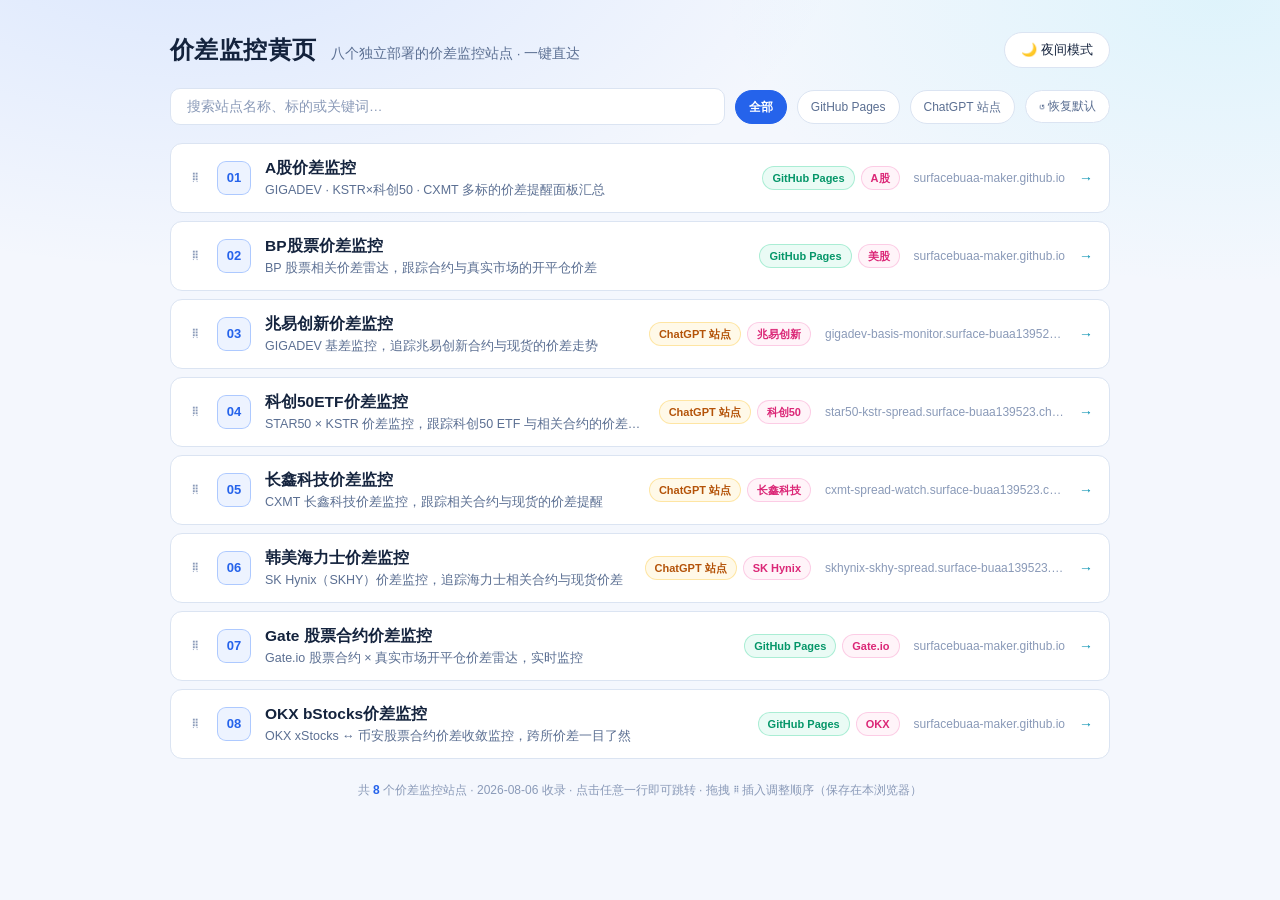
==== index.html @ d3ebaba3 "Use insertion-based drag ordering" ====
<!DOCTYPE html>
<html lang="zh-CN">
<head>
<meta charset="UTF-8">
<meta name="viewport" content="width=device-width, initial-scale=1.0">
<title>价差监控黄页 · Spread Monitor Directory</title>
<meta name="description" content="A股、Gate、OKX 等八个独立价差监控站点的一站式导航黄页。">
<style>
  :root {
    --bg: #0b0f17;
    --panel: #111a2b;
    --panel-hover: #182340;
    --border: #1f2c47;
    --text: #e9effc;
    --muted: #90a3c9;
    --faint: #5d6f92;
    --accent: #4f8cff;
    --cyan: #22d3ee;
    --green: #34d399;
    --amber: #fbbf24;
    --pink: #f472b6;
    --shadow: rgba(0,0,0,.35);
  }
  html[data-theme="light"] {
    --bg: #f4f7fd;
    --panel: #ffffff;
    --panel-hover: #eef3fc;
    --border: #dbe4f2;
    --text: #14233d;
    --muted: #5b6f92;
    --faint: #8a9ab8;
    --accent: #2563eb;
    --cyan: #0891b2;
    --green: #059669;
    --amber: #b45309;
    --pink: #db2777;
    --shadow: rgba(20,40,80,.10);
  }
  * { box-sizing: border-box; margin: 0; padding: 0; }
  body {
    font-family: "Segoe UI", "Microsoft YaHei", -apple-system, BlinkMacSystemFont, sans-serif;
    background:
      radial-gradient(1100px 600px at 15% -10%, rgba(79,140,255,.16), transparent 60%),
      radial-gradient(900px 520px at 95% 0%, rgba(34,211,238,.10), transparent 55%),
      var(--bg);
    color: var(--text);
    min-height: 100vh;
    line-height: 1.5;
  }
  .wrap { max-width: 980px; margin: 0 auto; padding: 32px 20px 44px; }
  header { display: flex; align-items: center; justify-content: space-between; gap: 16px; flex-wrap: wrap; margin-bottom: 20px; }
  header .title { display: flex; align-items: baseline; gap: 14px; flex-wrap: wrap; }
  header h1 { font-size: 24px; font-weight: 700; letter-spacing: .02em; }
  header .sub { color: var(--muted); font-size: 13.5px; }
  #themeBtn {
    cursor: pointer; font-size: 13px; color: var(--text);
    background: var(--panel); border: 1px solid var(--border); border-radius: 999px;
    padding: 8px 16px; transition: border-color .2s;
  }
  #themeBtn:hover { border-color: var(--accent); }
  .controls { display: flex; align-items: center; gap: 10px; flex-wrap: wrap; margin-bottom: 18px; }
  #search {
    flex: 1; min-width: 220px; padding: 10px 16px; border-radius: 10px;
    border: 1px solid var(--border); background: var(--panel); color: var(--text);
    font-size: 13.5px; outline: none; transition: border-color .2s, box-shadow .2s;
  }
  #search::placeholder { color: var(--faint); }
  #search:focus { border-color: var(--accent); box-shadow: 0 0 0 3px rgba(79,140,255,.16); }
  .pill {
    cursor: pointer; user-select: none; font-size: 12px; color: var(--muted);
    border: 1px solid var(--border); background: var(--panel);
    padding: 7px 13px; border-radius: 999px; transition: all .18s;
  }
  .pill:hover { color: var(--text); border-color: var(--accent); }
  .pill.active { color: #fff; background: var(--accent); border-color: var(--accent); font-weight: 600; }
  .list { display: flex; flex-direction: column; gap: 8px; }
  .row {
    display: flex; align-items: center; gap: 14px;
    background: var(--panel); border: 1px solid var(--border); border-radius: 12px;
    padding: 12px 16px; text-decoration: none; color: inherit;
    position: relative;
    transition: transform .15s, border-color .15s, background-color .15s, box-shadow .15s;
  }
  .row:hover { transform: translateY(-1px); border-color: var(--accent); background: var(--panel-hover); box-shadow: 0 6px 18px var(--shadow); }
  .row.hide { display: none; }
  .num {
    flex: none; width: 34px; height: 34px; display: flex; align-items: center; justify-content: center;
    font-size: 13px; font-weight: 700; color: var(--accent);
    border: 1px solid rgba(79,140,255,.4); border-radius: 9px; background: rgba(79,140,255,.10);
  }
  .drag {
    flex: none; cursor: grab; color: var(--faint); font-size: 15px; padding: 2px 4px;
    user-select: none; -webkit-user-select: none; touch-action: none;
  }
  .drag:hover { color: var(--accent); }
  .drag:active { cursor: grabbing; }
  .row.dragging { opacity: .45; border-style: dashed; }
  .row.drag-over { border-color: var(--accent); box-shadow: 0 0 0 2px rgba(79,140,255,.18); }
  .row.drag-over-before::before, .row.drag-over-after::after {
    content: ''; position: absolute; left: 12px; right: 12px; height: 3px;
    background: var(--accent); border-radius: 999px; pointer-events: none; z-index: 2;
  }
  .row.drag-over-before::before { top: -6px; }
  .row.drag-over-after::after { bottom: -6px; }
  .mv { display: none; flex-direction: column; gap: 3px; flex: none; }
  .mv-btn {
    cursor: pointer; font-size: 10px; line-height: 1; padding: 3px 5px; text-align: center;
    color: var(--muted); background: var(--panel-hover); border: 1px solid var(--border); border-radius: 6px;
    user-select: none; -webkit-user-select: none;
  }
  .mv-btn:hover { color: var(--accent); border-color: var(--accent); }
  @media (hover: none) { .drag { display: none; } .mv { display: flex; } }
  .info { flex: 1; min-width: 0; }
  .info h2 { font-size: 15.5px; font-weight: 650; }
  .info .desc { color: var(--muted); font-size: 12.5px; margin-top: 2px; white-space: nowrap; overflow: hidden; text-overflow: ellipsis; }
  .badges { display: flex; gap: 6px; align-items: center; flex: none; }
  .badge, .tag { font-size: 11px; padding: 3px 9px; border-radius: 999px; font-weight: 600; white-space: nowrap; }
  .badge.gh { color: var(--green); background: rgba(52,211,153,.10); border: 1px solid rgba(52,211,153,.35); }
  .badge.cs { color: var(--amber); background: rgba(251,191,36,.10); border: 1px solid rgba(251,191,36,.35); }
  .tag { color: var(--pink); background: rgba(244,114,182,.08); border: 1px solid rgba(244,114,182,.30); }
  .host { flex: none; color: var(--faint); font-size: 12px; max-width: 240px; overflow: hidden; text-overflow: ellipsis; white-space: nowrap; }
  .go { flex: none; color: var(--cyan); font-size: 14px; font-weight: 700; }
  footer { text-align: center; color: var(--faint); font-size: 12px; margin-top: 22px; }
  #count { color: var(--accent); font-weight: 600; }
  @media (max-width: 720px) {
    .badges { display: none; }
    .host { display: none; }
  }
</style>
</head>
<body>
<div class="wrap">
  <header>
    <div class="title">
      <h1>价差监控黄页</h1>
      <span class="sub">八个独立部署的价差监控站点 · 一键直达</span>
    </div>
    <button id="themeBtn" type="button" aria-label="切换白天/夜间模式"></button>
  </header>

  <div class="controls">
    <input id="search" type="search" placeholder="搜索站点名称、标的或关键词…" autocomplete="off">
    <span class="pill active" data-filter="all">全部</span>
    <span class="pill" data-filter="gh">GitHub Pages</span>
    <span class="pill" data-filter="cs">ChatGPT 站点</span>
    <button id="resetOrder" class="pill" type="button" title="恢复为默认顺序">↺ 恢复默认</button>
  </div>

  <main class="list" id="list">
    <a class="row" href="https://surfacebuaa-maker.github.io/spread-monitor-summary/" target="_blank" rel="noopener"
       data-kw="a股 汇总 giga kstr 科创50 cxmt 长鑫 提醒面板 spread-monitor-summary github">
      <span class="num">01</span>
      <div class="info"><h2>A股价差监控</h2><p class="desc">GIGADEV · KSTR×科创50 · CXMT 多标的价差提醒面板汇总</p></div>
      <span class="badges"><span class="badge gh">GitHub Pages</span><span class="tag">A股</span></span>
      <span class="host">surfacebuaa-maker.github.io</span>
      <span class="go">→</span>
    </a>

    <a class="row" href="https://surfacebuaa-maker.github.io/arb-spread-radar/" target="_blank" rel="noopener"
       data-kw="bp 股票 价差雷达 arb spread radar github">
      <span class="num">02</span>
      <div class="info"><h2>BP股票价差监控</h2><p class="desc">BP 股票相关价差雷达，跟踪合约与真实市场的开平仓价差</p></div>
      <span class="badges"><span class="badge gh">GitHub Pages</span><span class="tag">美股</span></span>
      <span class="host">surfacebuaa-maker.github.io</span>
      <span class="go">→</span>
    </a>

    <a class="row" href="https://gigadev-basis-monitor.surface-buaa139523.chatgpt.site" target="_blank" rel="noopener"
       data-kw="兆易创新 giga gigadev 基差 basis monitor chatgpt">
      <span class="num">03</span>
      <div class="info"><h2>兆易创新价差监控</h2><p class="desc">GIGADEV 基差监控，追踪兆易创新合约与现货的价差走势</p></div>
      <span class="badges"><span class="badge cs">ChatGPT 站点</span><span class="tag">兆易创新</span></span>
      <span class="host">gigadev-basis-monitor.surface-buaa139523.chatgpt.site</span>
      <span class="go">→</span>
    </a>

    <a class="row" href="https://star50-kstr-spread.surface-buaa139523.chatgpt.site" target="_blank" rel="noopener"
       data-kw="科创50 etf kstr star50 价差 spread chatgpt">
      <span class="num">04</span>
      <div class="info"><h2>科创50ETF价差监控</h2><p class="desc">STAR50 × KSTR 价差监控，跟踪科创50 ETF 与相关合约的价差变化</p></div>
      <span class="badges"><span class="badge cs">ChatGPT 站点</span><span class="tag">科创50</span></span>
      <span class="host">star50-kstr-spread.surface-buaa139523.chatgpt.site</span>
      <span class="go">→</span>
    </a>

    <a class="row" href="https://cxmt-spread-watch.surface-buaa139523.chatgpt.site" target="_blank" rel="noopener"
       data-kw="长鑫科技 cxmt 价差 watch 监控 chatgpt">
      <span class="num">05</span>
      <div class="info"><h2>长鑫科技价差监控</h2><p class="desc">CXMT 长鑫科技价差监控，跟踪相关合约与现货的价差提醒</p></div>
      <span class="badges"><span class="badge cs">ChatGPT 站点</span><span class="tag">长鑫科技</span></span>
      <span class="host">cxmt-spread-watch.surface-buaa139523.chatgpt.site</span>
      <span class="go">→</span>
    </a>

    <a class="row" href="https://skhynix-skhy-spread.surface-buaa139523.chatgpt.site" target="_blank" rel="noopener"
       data-kw="韩美海力士 sk hynix skhy 价差 spread chatgpt">
      <span class="num">06</span>
      <div class="info"><h2>韩美海力士价差监控</h2><p class="desc">SK Hynix（SKHY）价差监控，追踪海力士相关合约与现货价差</p></div>
      <span class="badges"><span class="badge cs">ChatGPT 站点</span><span class="tag">SK Hynix</span></span>
      <span class="host">skhynix-skhy-spread.surface-buaa139523.chatgpt.site</span>
      <span class="go">→</span>
    </a>

    <a class="row" href="https://surfacebuaa-maker.github.io/gate-spread-radar/" target="_blank" rel="noopener"
       data-kw="gate 股票合约 价差雷达 gate-spread-radar github">
      <span class="num">07</span>
      <div class="info"><h2>Gate 股票合约价差监控</h2><p class="desc">Gate.io 股票合约 × 真实市场开平仓价差雷达，实时监控</p></div>
      <span class="badges"><span class="badge gh">GitHub Pages</span><span class="tag">Gate.io</span></span>
      <span class="host">surfacebuaa-maker.github.io</span>
      <span class="go">→</span>
    </a>

    <a class="row" href="https://surfacebuaa-maker.github.io/sf-spread-monitor/" target="_blank" rel="noopener"
       data-kw="okx bstocks 币安 股票合约 收敛 sf spread monitor github">
      <span class="num">08</span>
      <div class="info"><h2>OKX bStocks价差监控</h2><p class="desc">OKX xStocks ↔ 币安股票合约价差收敛监控，跨所价差一目了然</p></div>
      <span class="badges"><span class="badge gh">GitHub Pages</span><span class="tag">OKX</span></span>
      <span class="host">surfacebuaa-maker.github.io</span>
      <span class="go">→</span>
    </a>
  </main>

  <footer>共 <span id="count">8</span> 个价差监控站点 · 2026-08-06 收录 · 点击任意一行即可跳转 · 拖拽 ⠿ 插入调整顺序（保存在本浏览器）</footer>
</div>

<script>
  const root = document.documentElement;
  const themeBtn = document.getElementById('themeBtn');
  const savedTheme = localStorage.getItem('spread-yp-theme');
  const prefersLight = window.matchMedia('(prefers-color-scheme: light)').matches;
  root.dataset.theme = savedTheme || (prefersLight ? 'light' : 'dark');

  function paint() {
    const isDark = root.dataset.theme === 'dark';
    themeBtn.textContent = isDark ? '☀️ 白天模式' : '🌙 夜间模式';
  }
  themeBtn.addEventListener('click', () => {
    root.dataset.theme = root.dataset.theme === 'dark' ? 'light' : 'dark';
    localStorage.setItem('spread-yp-theme', root.dataset.theme);
    paint();
  });
  paint();

  const rows = Array.from(document.querySelectorAll('.row'));
  const list = document.getElementById('list');
  const orderKey = 'spread-yp-order';
  let dragHref = null;

  function clearDropIndicators() {
    rows.forEach(x => x.classList.remove('drag-over', 'drag-over-before', 'drag-over-after'));
  }
  function dropBefore(target, e) {
    const rect = target.getBoundingClientRect();
    return e.clientY < rect.top + rect.height / 2;
  }

  function renumber() {
    rows.forEach((r, i) => {
      const n = r.querySelector('.num');
      if (n) n.textContent = String(i + 1).padStart(2, '0');
    });
  }
  function syncRows() {
    rows.length = 0;
    Array.prototype.push.apply(rows, Array.from(list.querySelectorAll('.row')));
  }
  function saveOrder() {
    localStorage.setItem(orderKey, JSON.stringify(rows.map(r => r.href)));
  }
  function applyOrder(saved) {
    if (!Array.isArray(saved) || !saved.length) return;
    const byHref = new Map(rows.map(r => [r.href, r]));
    saved.forEach(h => { const el = byHref.get(h); if (el) list.appendChild(el); });
    syncRows();
    renumber();
  }
  function moveRow(r, dir) {
    const i = rows.indexOf(r), j = i + dir;
    if (i < 0 || j < 0 || j >= rows.length) return;
    list.insertBefore(rows[i], dir < 0 ? rows[j] : rows[j].nextSibling);
    syncRows();
    renumber();
    saveOrder();
    apply();
  }

  rows.forEach(r => {
    const h = document.createElement('span');
    h.className = 'drag'; h.title = '拖拽插入调整顺序'; h.textContent = '⠿';
    h.setAttribute('draggable', 'true');
    r.insertBefore(h, r.firstChild);
    const mv = document.createElement('span');
    mv.className = 'mv';
    mv.innerHTML = '<span class="mv-btn mv-up" role="button" title="上移">↑</span><span class="mv-btn mv-down" role="button" title="下移">↓</span>';
    r.insertBefore(mv, r.firstChild);

    h.addEventListener('dragstart', e => {
      dragHref = r.href;
      r.classList.add('dragging');
      e.dataTransfer.effectAllowed = 'move';
      try { e.dataTransfer.setData('text/plain', r.href); } catch (err) {}
    });
    h.addEventListener('dragend', () => {
      dragHref = null;
      r.classList.remove('dragging');
      clearDropIndicators();
    });
    r.addEventListener('dragover', e => {
      e.preventDefault();
      e.dataTransfer.dropEffect = 'move';
      const from = dragHref ? rows.find(x => x.href === dragHref) : null;
      if (!from || from === r) {
        clearDropIndicators();
        return;
      }
      clearDropIndicators();
      const before = dropBefore(r, e);
      r.classList.add('drag-over', before ? 'drag-over-before' : 'drag-over-after');
    });
    r.addEventListener('dragleave', e => {
      if (!e.relatedTarget || !r.contains(e.relatedTarget)) {
        r.classList.remove('drag-over', 'drag-over-before', 'drag-over-after');
      }
    });
    r.addEventListener('drop', e => {
      e.preventDefault();
      const from = dragHref ? rows.find(x => x.href === dragHref) : null;
      if (!from || from === r) {
        clearDropIndicators();
        return;
      }
      const before = dropBefore(r, e);
      list.insertBefore(from, before ? r : r.nextSibling);
      clearDropIndicators();
      syncRows();
      renumber();
      saveOrder();
      apply();
    });
    const up = r.querySelector('.mv-up'), down = r.querySelector('.mv-down');
    if (up) up.addEventListener('click', e => { e.preventDefault(); e.stopPropagation(); moveRow(r, -1); });
    if (down) down.addEventListener('click', e => { e.preventDefault(); e.stopPropagation(); moveRow(r, 1); });
  });

  applyOrder(JSON.parse(localStorage.getItem(orderKey) || 'null'));
  document.getElementById('resetOrder').addEventListener('click', () => {
    localStorage.removeItem(orderKey);
    location.reload();
  });

  const search = document.getElementById('search');
  const count = document.getElementById('count');
  const pills = Array.from(document.querySelectorAll('.pill'));
  let activeFilter = 'all';

  function apply() {
    const q = search.value.trim().toLowerCase();
    let shown = 0;
    rows.forEach(r => {
      const okFilter = activeFilter === 'all' || r.dataset.kw.includes(activeFilter === 'gh' ? 'github' : 'chatgpt');
      const okQuery = !q || r.dataset.kw.toLowerCase().includes(q);
      const visible = okFilter && okQuery;
      r.classList.toggle('hide', !visible);
      if (visible) shown++;
    });
    count.textContent = shown;
  }

  search.addEventListener('input', apply);
  pills.forEach(p => p.addEventListener('click', () => {
    pills.forEach(x => x.classList.remove('active'));
    p.classList.add('active');
    activeFilter = p.dataset.filter;
    apply();
  }));
  apply();
</script>
</body>
</html>
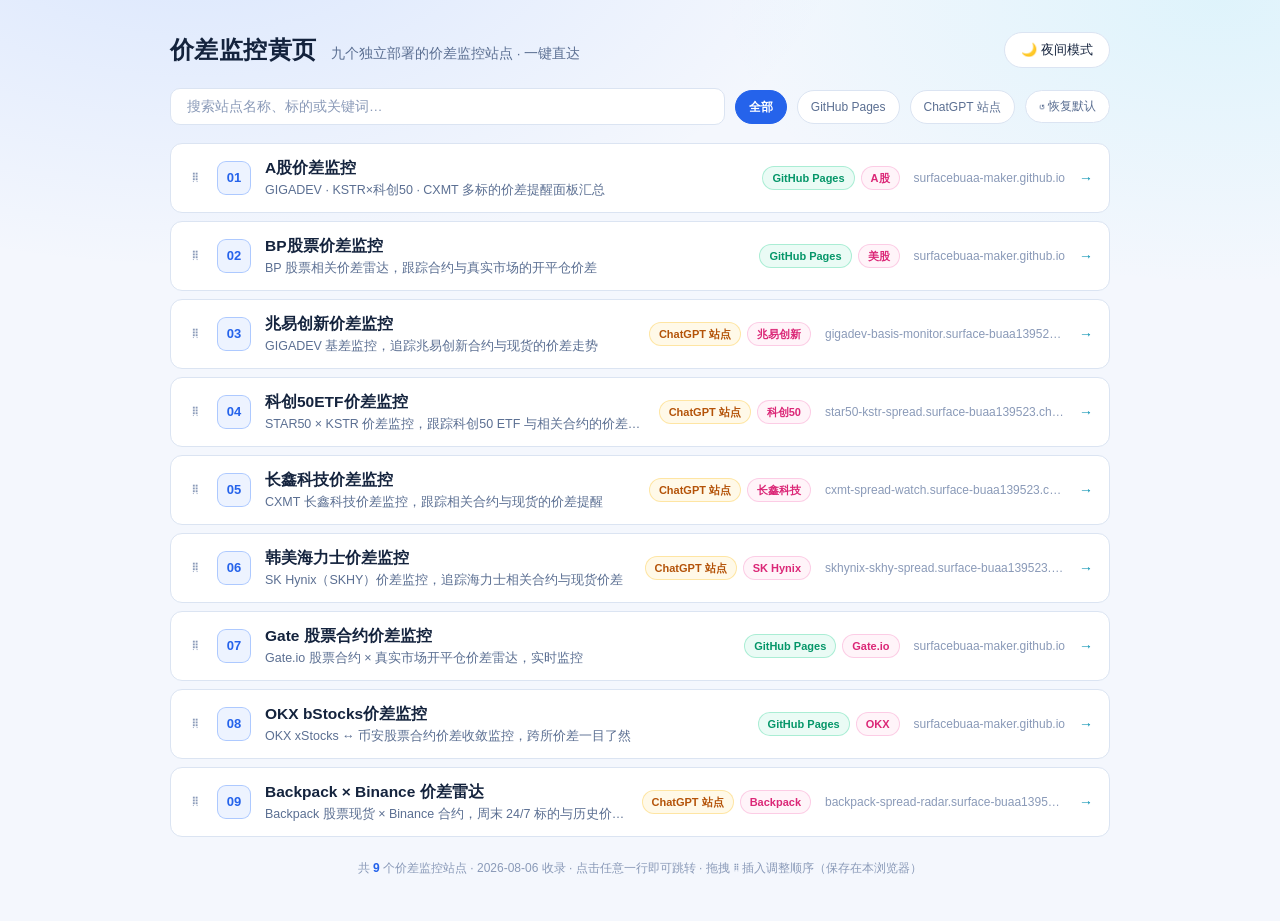
==== commit c50b7e3b: "feat: add Backpack Binance spread radar" ====
--- a/index.html
+++ b/index.html
@@ -4,7 +4,7 @@
 <meta charset="UTF-8">
 <meta name="viewport" content="width=device-width, initial-scale=1.0">
 <title>价差监控黄页 · Spread Monitor Directory</title>
-<meta name="description" content="A股、Gate、OKX 等八个独立价差监控站点的一站式导航黄页。">
+<meta name="description" content="A股、Gate、OKX、Backpack 等九个独立价差监控站点的一站式导航黄页。">
 <style>
   :root {
     --bg: #0b0f17;
@@ -94,14 +94,15 @@
   }
   .drag:hover { color: var(--accent); }
   .drag:active { cursor: grabbing; }
-  .row.dragging { opacity: .45; border-style: dashed; }
+  .row.dragging { opacity: 0; pointer-events: none; }
   .row.drag-over { border-color: var(--accent); box-shadow: 0 0 0 2px rgba(79,140,255,.18); }
-  .row.drag-over-before::before, .row.drag-over-after::after {
-    content: ''; position: absolute; left: 12px; right: 12px; height: 3px;
-    background: var(--accent); border-radius: 999px; pointer-events: none; z-index: 2;
-  }
-  .row.drag-over-before::before { top: -6px; }
-  .row.drag-over-after::after { bottom: -6px; }
+  .drag-placeholder {
+    min-height: 69px; display: flex; align-items: center; justify-content: center;
+    border: 2px dashed var(--accent); border-radius: 12px;
+    background: rgba(79,140,255,.08); color: var(--accent);
+    font-size: 12px; pointer-events: auto;
+  }
+  .drag-placeholder::after { content: '插入到这里'; }
   .mv { display: none; flex-direction: column; gap: 3px; flex: none; }
   .mv-btn {
     cursor: pointer; font-size: 10px; line-height: 1; padding: 3px 5px; text-align: center;
@@ -133,7 +134,7 @@
   <header>
     <div class="title">
       <h1>价差监控黄页</h1>
-      <span class="sub">八个独立部署的价差监控站点 · 一键直达</span>
+      <span class="sub">九个独立部署的价差监控站点 · 一键直达</span>
     </div>
     <button id="themeBtn" type="button" aria-label="切换白天/夜间模式"></button>
   </header>
@@ -218,9 +219,18 @@
       <span class="host">surfacebuaa-maker.github.io</span>
       <span class="go">→</span>
     </a>
+    <a class="row" href="https://backpack-spread-radar.surface-buaa139523.chatgpt.site" target="_blank" rel="noopener"
+       data-kw="backpack binance 股票 现货 合约 价差 雷达 spcx mu sndk skhy 历史 k线 周末 24/7 chatgpt">
+      <span class="num">09</span>
+      <div class="info"><h2>Backpack × Binance 价差雷达</h2><p class="desc">Backpack 股票现货 × Binance 合约，周末 24/7 标的与历史价差监控</p></div>
+      <span class="badges"><span class="badge cs">ChatGPT 站点</span><span class="tag">Backpack</span></span>
+      <span class="host">backpack-spread-radar.surface-buaa139523.chatgpt.site</span>
+      <span class="go">→</span>
+    </a>
+
   </main>
 
-  <footer>共 <span id="count">8</span> 个价差监控站点 · 2026-08-06 收录 · 点击任意一行即可跳转 · 拖拽 ⠿ 插入调整顺序（保存在本浏览器）</footer>
+  <footer>共 <span id="count">9</span> 个价差监控站点 · 2026-08-06 收录 · 点击任意一行即可跳转 · 拖拽 ⠿ 插入调整顺序（保存在本浏览器）</footer>
 </div>
 
 <script>
@@ -244,14 +254,60 @@
   const rows = Array.from(document.querySelectorAll('.row'));
   const list = document.getElementById('list');
   const orderKey = 'spread-yp-order';
-  let dragHref = null;
+  let dragSource = null;
+  let dragOriginalNext = null;
+  let dragPlaceholder = null;
+  let dragHandle = null;
+  let dragPointerId = null;
+  let dragSourceStyle = '';
 
   function clearDropIndicators() {
-    rows.forEach(x => x.classList.remove('drag-over', 'drag-over-before', 'drag-over-after'));
-  }
-  function dropBefore(target, e) {
-    const rect = target.getBoundingClientRect();
-    return e.clientY < rect.top + rect.height / 2;
+    rows.forEach(x => x.classList.remove('drag-over'));
+  }
+  function movePlaceholderByY(clientY) {
+    if (!dragPlaceholder || !dragSource) return;
+    const candidates = rows.filter(r => r !== dragSource && !r.classList.contains('hide'));
+    const target = candidates.find(r => {
+      const rect = r.getBoundingClientRect();
+      return clientY < rect.top + rect.height / 2;
+    });
+    const anchor = target || null;
+    if (anchor !== dragPlaceholder) list.insertBefore(dragPlaceholder, anchor);
+    clearDropIndicators();
+    if (target) target.classList.add('drag-over');
+  }
+  function finishDrag(committed) {
+    clearDropIndicators();
+    const source = dragSource;
+    const placeholder = dragPlaceholder;
+    if (!source) return;
+    if (committed && placeholder && placeholder.parentNode === list) {
+      list.insertBefore(source, placeholder);
+    } else if (!committed) {
+      if (dragOriginalNext && dragOriginalNext.parentNode === list) list.insertBefore(source, dragOriginalNext);
+      else list.appendChild(source);
+    }
+    if (placeholder && placeholder.parentNode) placeholder.remove();
+    source.style.cssText = dragSourceStyle;
+    source.classList.remove('dragging');
+    if (dragHandle && dragPointerId !== null) {
+      try { dragHandle.releasePointerCapture(dragPointerId); } catch (err) {}
+    }
+    dragSource = null;
+    dragOriginalNext = null;
+    dragPlaceholder = null;
+    dragHandle = null;
+    dragPointerId = null;
+    dragSourceStyle = '';
+  }
+  function commitDrag() {
+    if (!dragSource || !dragPlaceholder) return;
+    list.insertBefore(dragSource, dragPlaceholder);
+    syncRows();
+    renumber();
+    saveOrder();
+    apply();
+    finishDrag(true);
   }
 
   function renumber() {
@@ -287,55 +343,51 @@
   rows.forEach(r => {
     const h = document.createElement('span');
     h.className = 'drag'; h.title = '拖拽插入调整顺序'; h.textContent = '⠿';
-    h.setAttribute('draggable', 'true');
+    h.setAttribute('role', 'button');
     r.insertBefore(h, r.firstChild);
     const mv = document.createElement('span');
     mv.className = 'mv';
     mv.innerHTML = '<span class="mv-btn mv-up" role="button" title="上移">↑</span><span class="mv-btn mv-down" role="button" title="下移">↓</span>';
     r.insertBefore(mv, r.firstChild);
 
-    h.addEventListener('dragstart', e => {
-      dragHref = r.href;
+    h.addEventListener('pointerdown', e => {
+      if (e.pointerType === 'mouse' && e.button !== 0) return;
+      e.preventDefault();
+      e.stopPropagation();
+      dragSource = r;
+      dragOriginalNext = r.nextElementSibling;
+      dragHandle = h;
+      dragPointerId = e.pointerId;
+      dragSourceStyle = r.style.cssText;
+      const rect = r.getBoundingClientRect();
+      dragPlaceholder = document.createElement('div');
+      dragPlaceholder.className = 'drag-placeholder';
+      dragPlaceholder.style.height = `${rect.height}px`;
+      list.insertBefore(dragPlaceholder, r);
       r.classList.add('dragging');
-      e.dataTransfer.effectAllowed = 'move';
-      try { e.dataTransfer.setData('text/plain', r.href); } catch (err) {}
-    });
-    h.addEventListener('dragend', () => {
-      dragHref = null;
-      r.classList.remove('dragging');
-      clearDropIndicators();
-    });
-    r.addEventListener('dragover', e => {
+      r.style.cssText = `${dragSourceStyle}; position: fixed; left: -100000px; top: -100000px; width: ${rect.width}px; pointer-events: none; opacity: 0;`;
+      try { h.setPointerCapture(e.pointerId); } catch (err) {}
+      movePlaceholderByY(e.clientY);
+    });
+    h.addEventListener('pointermove', e => {
+      if (dragSource !== r || dragPointerId !== e.pointerId) return;
       e.preventDefault();
-      e.dataTransfer.dropEffect = 'move';
-      const from = dragHref ? rows.find(x => x.href === dragHref) : null;
-      if (!from || from === r) {
-        clearDropIndicators();
-        return;
-      }
-      clearDropIndicators();
-      const before = dropBefore(r, e);
-      r.classList.add('drag-over', before ? 'drag-over-before' : 'drag-over-after');
-    });
-    r.addEventListener('dragleave', e => {
-      if (!e.relatedTarget || !r.contains(e.relatedTarget)) {
-        r.classList.remove('drag-over', 'drag-over-before', 'drag-over-after');
-      }
-    });
-    r.addEventListener('drop', e => {
+      movePlaceholderByY(e.clientY);
+    });
+    h.addEventListener('pointerup', e => {
+      if (dragSource !== r || dragPointerId !== e.pointerId) return;
       e.preventDefault();
-      const from = dragHref ? rows.find(x => x.href === dragHref) : null;
-      if (!from || from === r) {
-        clearDropIndicators();
-        return;
-      }
-      const before = dropBefore(r, e);
-      list.insertBefore(from, before ? r : r.nextSibling);
-      clearDropIndicators();
-      syncRows();
-      renumber();
-      saveOrder();
-      apply();
+      commitDrag();
+    });
+    h.addEventListener('pointercancel', () => {
+      if (dragSource === r) finishDrag(false);
+    });
+    h.addEventListener('lostpointercapture', e => {
+      if (dragSource === r && dragPointerId === e.pointerId) finishDrag(false);
+    });
+    h.addEventListener('click', e => {
+      e.preventDefault();
+      e.stopPropagation();
     });
     const up = r.querySelector('.mv-up'), down = r.querySelector('.mv-down');
     if (up) up.addEventListener('click', e => { e.preventDefault(); e.stopPropagation(); moveRow(r, -1); });
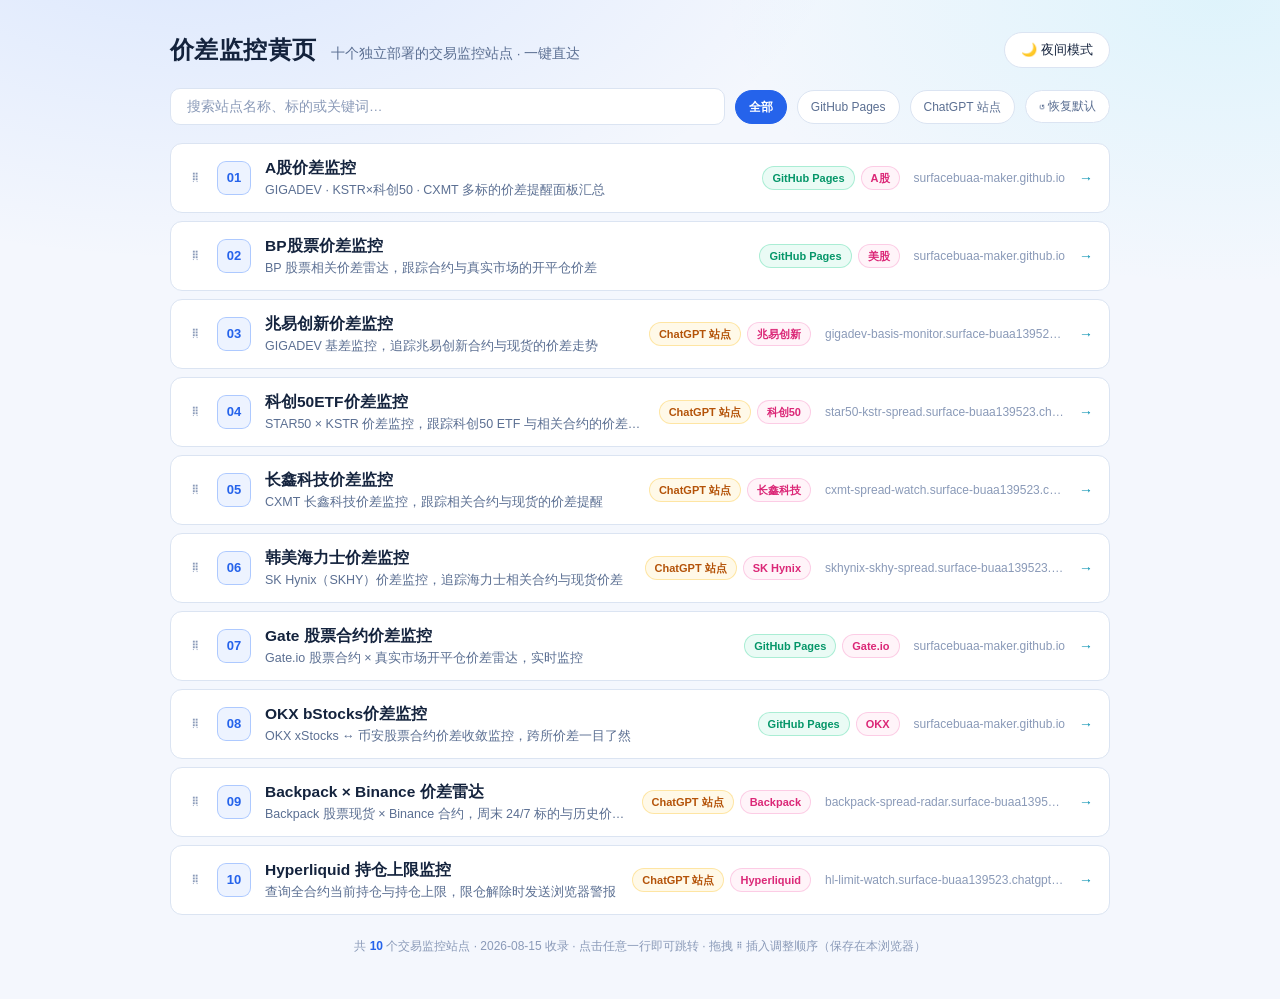
==== commit bcd20ea7: "Add HL Limit Watch to directory" ====
--- a/index.html
+++ b/index.html
@@ -4,7 +4,7 @@
 <meta charset="UTF-8">
 <meta name="viewport" content="width=device-width, initial-scale=1.0">
 <title>价差监控黄页 · Spread Monitor Directory</title>
-<meta name="description" content="A股、Gate、OKX、Backpack 等九个独立价差监控站点的一站式导航黄页。">
+<meta name="description" content="A股、Gate、OKX、Backpack、Hyperliquid 等十个独立交易监控站点的一站式导航黄页。">
 <style>
   :root {
     --bg: #0b0f17;
@@ -134,7 +134,7 @@
   <header>
     <div class="title">
       <h1>价差监控黄页</h1>
-      <span class="sub">九个独立部署的价差监控站点 · 一键直达</span>
+      <span class="sub">十个独立部署的交易监控站点 · 一键直达</span>
     </div>
     <button id="themeBtn" type="button" aria-label="切换白天/夜间模式"></button>
   </header>
@@ -228,9 +228,18 @@
       <span class="go">→</span>
     </a>
 
+    <a class="row" href="https://hl-limit-watch.surface-buaa139523.chatgpt.site/" target="_blank" rel="noopener"
+       data-kw="hyperliquid hl ace 合约 oi open interest 持仓 上限 限仓 解除 警报 limit watch chatgpt">
+      <span class="num">10</span>
+      <div class="info"><h2>Hyperliquid 持仓上限监控</h2><p class="desc">查询全合约当前持仓与持仓上限，限仓解除时发送浏览器警报</p></div>
+      <span class="badges"><span class="badge cs">ChatGPT 站点</span><span class="tag">Hyperliquid</span></span>
+      <span class="host">hl-limit-watch.surface-buaa139523.chatgpt.site</span>
+      <span class="go">→</span>
+    </a>
+
   </main>
 
-  <footer>共 <span id="count">9</span> 个价差监控站点 · 2026-08-06 收录 · 点击任意一行即可跳转 · 拖拽 ⠿ 插入调整顺序（保存在本浏览器）</footer>
+  <footer>共 <span id="count">10</span> 个交易监控站点 · 2026-08-15 收录 · 点击任意一行即可跳转 · 拖拽 ⠿ 插入调整顺序（保存在本浏览器）</footer>
 </div>
 
 <script>
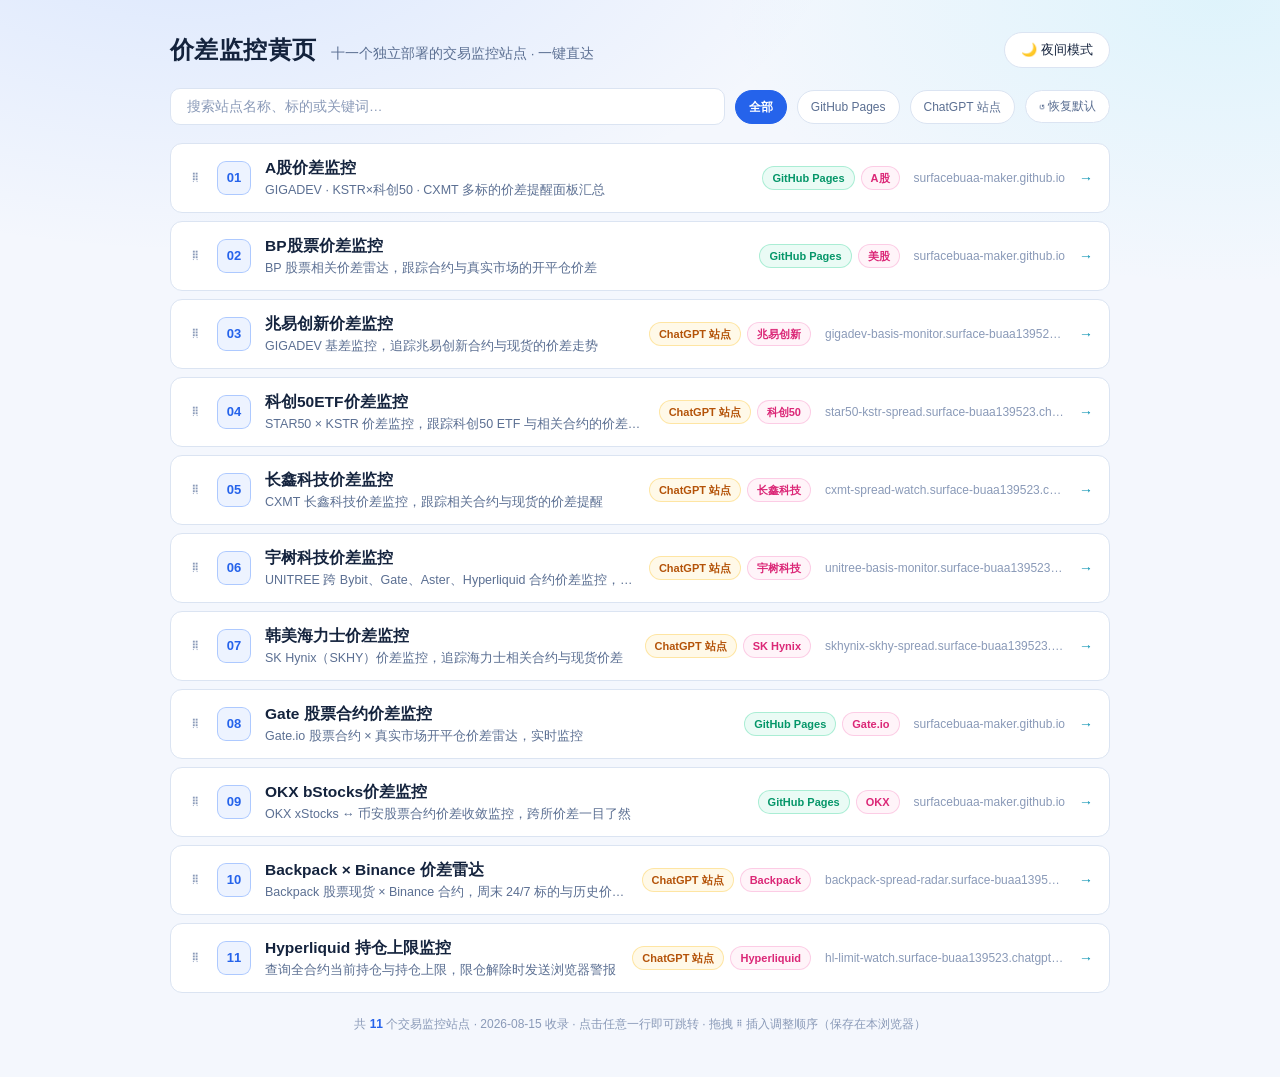
==== commit adfc321e: "Add Unitree monitor to directory" ====
--- a/index.html
+++ b/index.html
@@ -4,7 +4,7 @@
 <meta charset="UTF-8">
 <meta name="viewport" content="width=device-width, initial-scale=1.0">
 <title>价差监控黄页 · Spread Monitor Directory</title>
-<meta name="description" content="A股、Gate、OKX、Backpack、Hyperliquid 等十个独立交易监控站点的一站式导航黄页。">
+<meta name="description" content="A股、Gate、OKX、Backpack、Hyperliquid 等十一个独立交易监控站点的一站式导航黄页。">
 <style>
   :root {
     --bg: #0b0f17;
@@ -134,7 +134,7 @@
   <header>
     <div class="title">
       <h1>价差监控黄页</h1>
-      <span class="sub">十个独立部署的交易监控站点 · 一键直达</span>
+      <span class="sub">十一个独立部署的交易监控站点 · 一键直达</span>
     </div>
     <button id="themeBtn" type="button" aria-label="切换白天/夜间模式"></button>
   </header>
@@ -193,9 +193,18 @@
       <span class="go">→</span>
     </a>
 
+    <a class="row" href="https://unitree-basis-monitor.surface-buaa139523.chatgpt.site/" target="_blank" rel="noopener"
+       data-kw="宇树科技 宇树 unitree 价差 基差 basis monitor bybit gate aster hyperliquid hl pre-ipo 上市 chatgpt">
+      <span class="num">06</span>
+      <div class="info"><h2>宇树科技价差监控</h2><p class="desc">UNITREE 跨 Bybit、Gate、Aster、Hyperliquid 合约价差监控，预留上市现货接入</p></div>
+      <span class="badges"><span class="badge cs">ChatGPT 站点</span><span class="tag">宇树科技</span></span>
+      <span class="host">unitree-basis-monitor.surface-buaa139523.chatgpt.site</span>
+      <span class="go">→</span>
+    </a>
+
     <a class="row" href="https://skhynix-skhy-spread.surface-buaa139523.chatgpt.site" target="_blank" rel="noopener"
        data-kw="韩美海力士 sk hynix skhy 价差 spread chatgpt">
-      <span class="num">06</span>
+      <span class="num">07</span>
       <div class="info"><h2>韩美海力士价差监控</h2><p class="desc">SK Hynix（SKHY）价差监控，追踪海力士相关合约与现货价差</p></div>
       <span class="badges"><span class="badge cs">ChatGPT 站点</span><span class="tag">SK Hynix</span></span>
       <span class="host">skhynix-skhy-spread.surface-buaa139523.chatgpt.site</span>
@@ -204,7 +213,7 @@
 
     <a class="row" href="https://surfacebuaa-maker.github.io/gate-spread-radar/" target="_blank" rel="noopener"
        data-kw="gate 股票合约 价差雷达 gate-spread-radar github">
-      <span class="num">07</span>
+      <span class="num">08</span>
       <div class="info"><h2>Gate 股票合约价差监控</h2><p class="desc">Gate.io 股票合约 × 真实市场开平仓价差雷达，实时监控</p></div>
       <span class="badges"><span class="badge gh">GitHub Pages</span><span class="tag">Gate.io</span></span>
       <span class="host">surfacebuaa-maker.github.io</span>
@@ -213,7 +222,7 @@
 
     <a class="row" href="https://surfacebuaa-maker.github.io/sf-spread-monitor/" target="_blank" rel="noopener"
        data-kw="okx bstocks 币安 股票合约 收敛 sf spread monitor github">
-      <span class="num">08</span>
+      <span class="num">09</span>
       <div class="info"><h2>OKX bStocks价差监控</h2><p class="desc">OKX xStocks ↔ 币安股票合约价差收敛监控，跨所价差一目了然</p></div>
       <span class="badges"><span class="badge gh">GitHub Pages</span><span class="tag">OKX</span></span>
       <span class="host">surfacebuaa-maker.github.io</span>
@@ -221,7 +230,7 @@
     </a>
     <a class="row" href="https://backpack-spread-radar.surface-buaa139523.chatgpt.site" target="_blank" rel="noopener"
        data-kw="backpack binance 股票 现货 合约 价差 雷达 spcx mu sndk skhy 历史 k线 周末 24/7 chatgpt">
-      <span class="num">09</span>
+      <span class="num">10</span>
       <div class="info"><h2>Backpack × Binance 价差雷达</h2><p class="desc">Backpack 股票现货 × Binance 合约，周末 24/7 标的与历史价差监控</p></div>
       <span class="badges"><span class="badge cs">ChatGPT 站点</span><span class="tag">Backpack</span></span>
       <span class="host">backpack-spread-radar.surface-buaa139523.chatgpt.site</span>
@@ -230,7 +239,7 @@
 
     <a class="row" href="https://hl-limit-watch.surface-buaa139523.chatgpt.site/" target="_blank" rel="noopener"
        data-kw="hyperliquid hl ace 合约 oi open interest 持仓 上限 限仓 解除 警报 limit watch chatgpt">
-      <span class="num">10</span>
+      <span class="num">11</span>
       <div class="info"><h2>Hyperliquid 持仓上限监控</h2><p class="desc">查询全合约当前持仓与持仓上限，限仓解除时发送浏览器警报</p></div>
       <span class="badges"><span class="badge cs">ChatGPT 站点</span><span class="tag">Hyperliquid</span></span>
       <span class="host">hl-limit-watch.surface-buaa139523.chatgpt.site</span>
@@ -239,7 +248,7 @@
 
   </main>
 
-  <footer>共 <span id="count">10</span> 个交易监控站点 · 2026-08-15 收录 · 点击任意一行即可跳转 · 拖拽 ⠿ 插入调整顺序（保存在本浏览器）</footer>
+  <footer>共 <span id="count">11</span> 个交易监控站点 · 2026-08-15 收录 · 点击任意一行即可跳转 · 拖拽 ⠿ 插入调整顺序（保存在本浏览器）</footer>
 </div>
 
 <script>
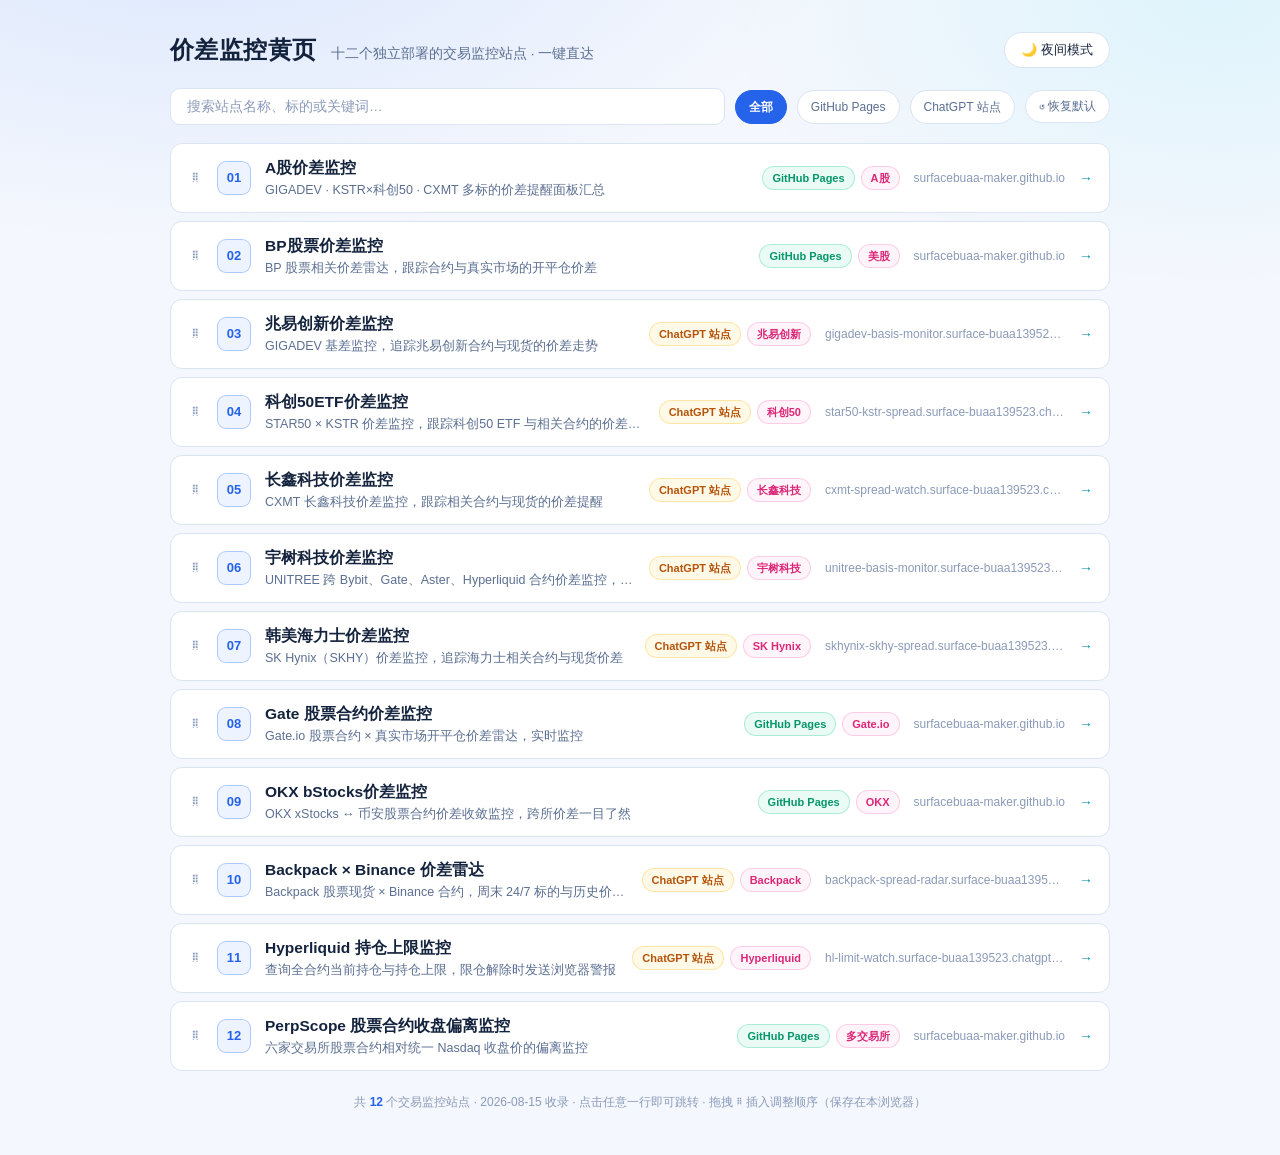
==== commit c89a5c0d: "Add PerpScope to directory" ====
--- a/index.html
+++ b/index.html
@@ -4,7 +4,7 @@
 <meta charset="UTF-8">
 <meta name="viewport" content="width=device-width, initial-scale=1.0">
 <title>价差监控黄页 · Spread Monitor Directory</title>
-<meta name="description" content="A股、Gate、OKX、Backpack、Hyperliquid 等十一个独立交易监控站点的一站式导航黄页。">
+<meta name="description" content="A股、Gate、OKX、Backpack、Hyperliquid、PerpScope 等十二个独立交易监控站点的一站式导航黄页。">
 <style>
   :root {
     --bg: #0b0f17;
@@ -134,7 +134,7 @@
   <header>
     <div class="title">
       <h1>价差监控黄页</h1>
-      <span class="sub">十一个独立部署的交易监控站点 · 一键直达</span>
+      <span class="sub">十二个独立部署的交易监控站点 · 一键直达</span>
     </div>
     <button id="themeBtn" type="button" aria-label="切换白天/夜间模式"></button>
   </header>
@@ -246,9 +246,18 @@
       <span class="go">→</span>
     </a>
 
+    <a class="row" href="https://surfacebuaa-maker.github.io/perpscope-stock-monitor/" target="_blank" rel="noopener"
+       data-kw="perpscope 股票合约 收盘 偏离 nasdaq binance bitget gate bybit okx hyperliquid github">
+      <span class="num">12</span>
+      <div class="info"><h2>PerpScope 股票合约收盘偏离监控</h2><p class="desc">六家交易所股票合约相对统一 Nasdaq 收盘价的偏离监控</p></div>
+      <span class="badges"><span class="badge gh">GitHub Pages</span><span class="tag">多交易所</span></span>
+      <span class="host">surfacebuaa-maker.github.io</span>
+      <span class="go">→</span>
+    </a>
+
   </main>
 
-  <footer>共 <span id="count">11</span> 个交易监控站点 · 2026-08-15 收录 · 点击任意一行即可跳转 · 拖拽 ⠿ 插入调整顺序（保存在本浏览器）</footer>
+  <footer>共 <span id="count">12</span> 个交易监控站点 · 2026-08-15 收录 · 点击任意一行即可跳转 · 拖拽 ⠿ 插入调整顺序（保存在本浏览器）</footer>
 </div>
 
 <script>
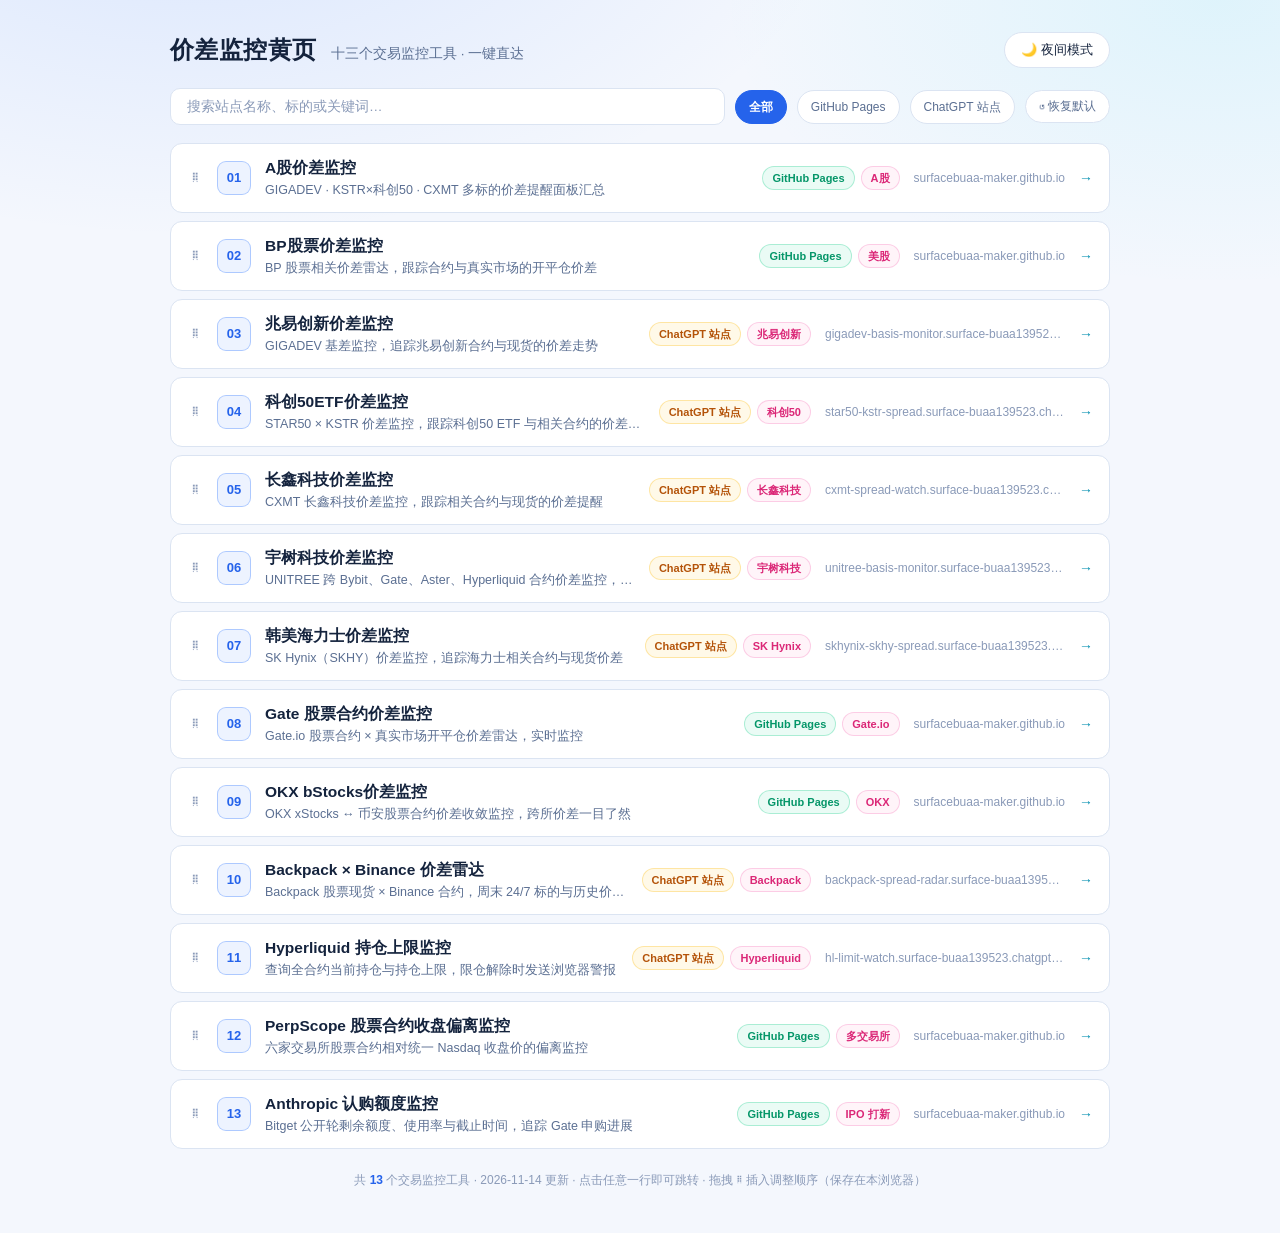
==== commit 7a071abf: "Add Anthropic public subscription capacity monitor and directory entry" ====
--- a/index.html
+++ b/index.html
@@ -4,7 +4,7 @@
 <meta charset="UTF-8">
 <meta name="viewport" content="width=device-width, initial-scale=1.0">
 <title>价差监控黄页 · Spread Monitor Directory</title>
-<meta name="description" content="A股、Gate、OKX、Backpack、Hyperliquid、PerpScope 等十二个独立交易监控站点的一站式导航黄页。">
+<meta name="description" content="A股、Gate、OKX、Backpack、Hyperliquid、PerpScope、Anthropic 认购额度等十三个交易监控工具的一站式导航黄页。">
 <style>
   :root {
     --bg: #0b0f17;
@@ -134,7 +134,7 @@
   <header>
     <div class="title">
       <h1>价差监控黄页</h1>
-      <span class="sub">十二个独立部署的交易监控站点 · 一键直达</span>
+      <span class="sub">十三个交易监控工具 · 一键直达</span>
     </div>
     <button id="themeBtn" type="button" aria-label="切换白天/夜间模式"></button>
   </header>
@@ -255,9 +255,18 @@
       <span class="go">→</span>
     </a>
 
+    <a class="row" href="https://surfacebuaa-maker.github.io/spread-yellow-pages/anthropic/" target="_blank" rel="noopener"
+       data-kw="anthropic ant rant claude ipo 打新 认购 申购 额度 上限 余量 bitget gate 公开轮 利息 github">
+      <span class="num">13</span>
+      <div class="info"><h2>Anthropic 认购额度监控</h2><p class="desc">Bitget 公开轮剩余额度、使用率与截止时间，追踪 Gate 申购进展</p></div>
+      <span class="badges"><span class="badge gh">GitHub Pages</span><span class="tag">IPO 打新</span></span>
+      <span class="host">surfacebuaa-maker.github.io</span>
+      <span class="go">→</span>
+    </a>
+
   </main>
 
-  <footer>共 <span id="count">12</span> 个交易监控站点 · 2026-08-15 收录 · 点击任意一行即可跳转 · 拖拽 ⠿ 插入调整顺序（保存在本浏览器）</footer>
+  <footer>共 <span id="count">13</span> 个交易监控工具 · 2026-11-14 更新 · 点击任意一行即可跳转 · 拖拽 ⠿ 插入调整顺序（保存在本浏览器）</footer>
 </div>
 
 <script>
